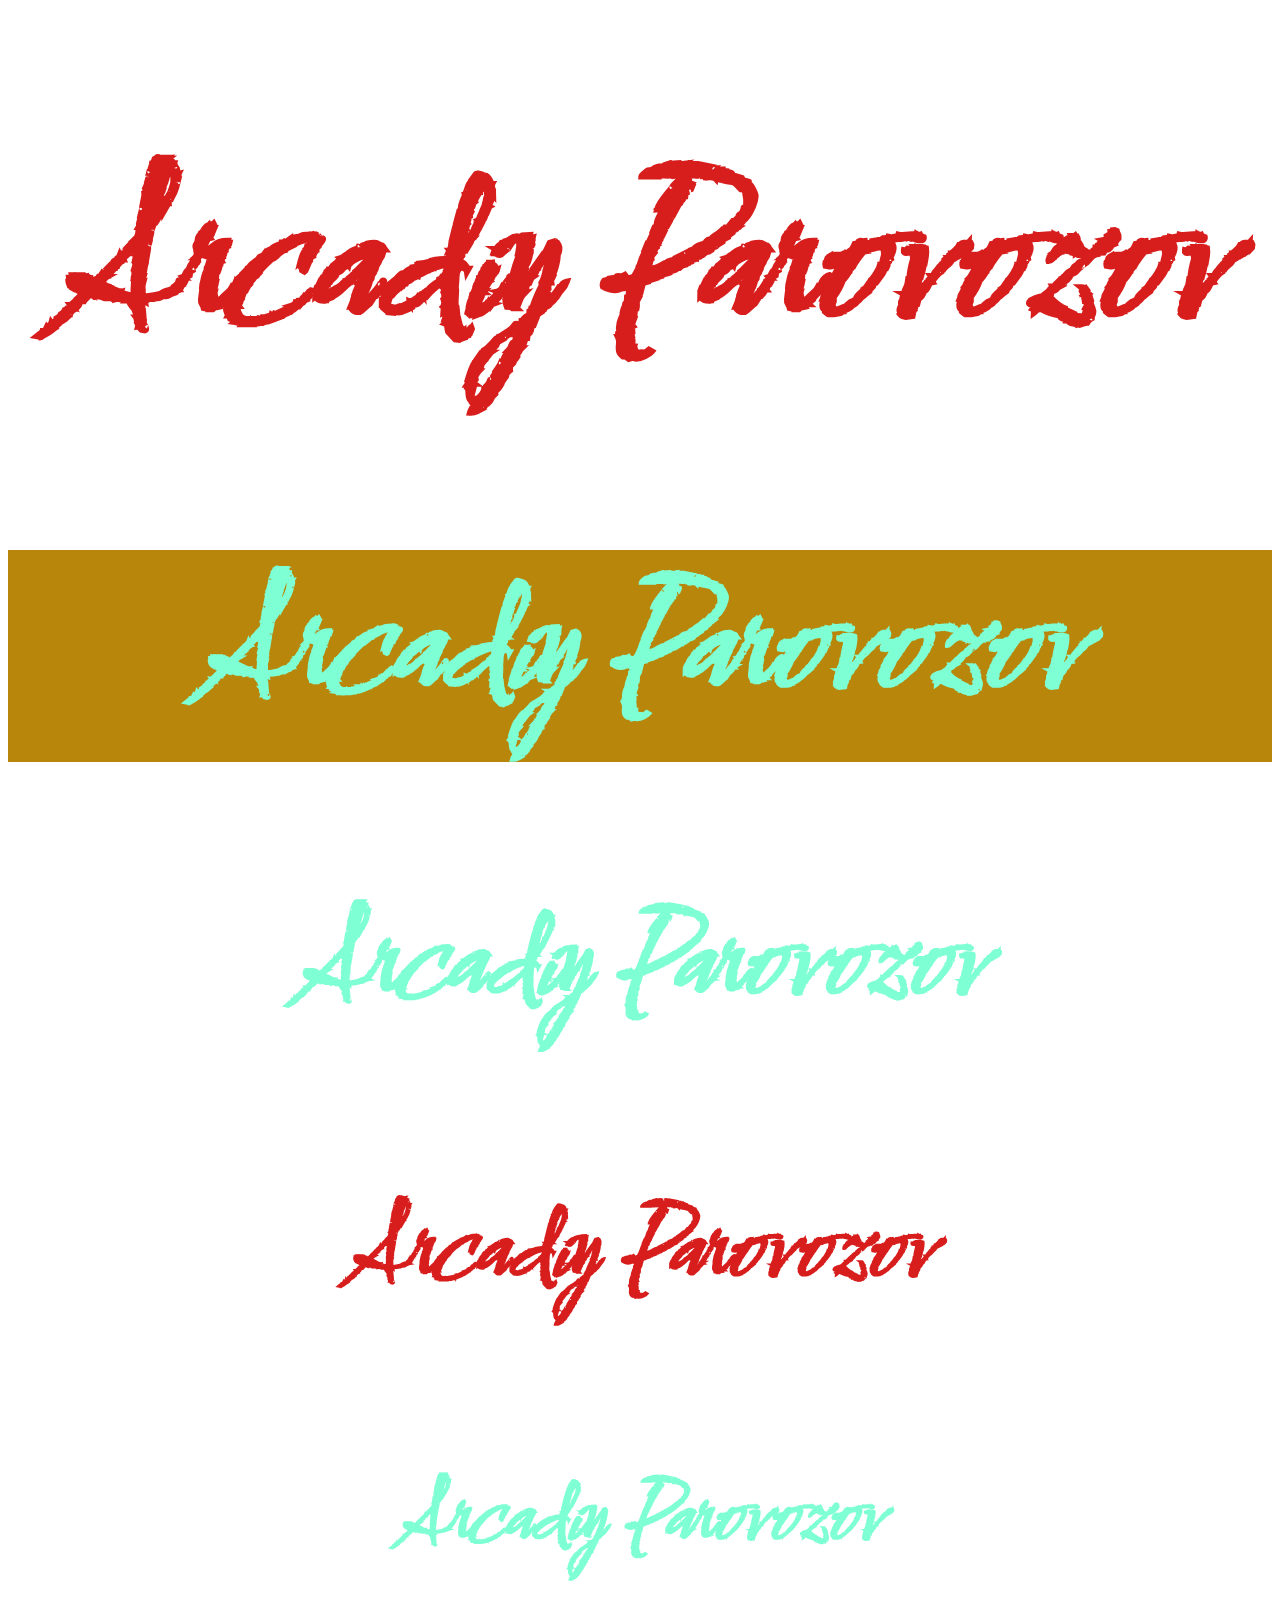
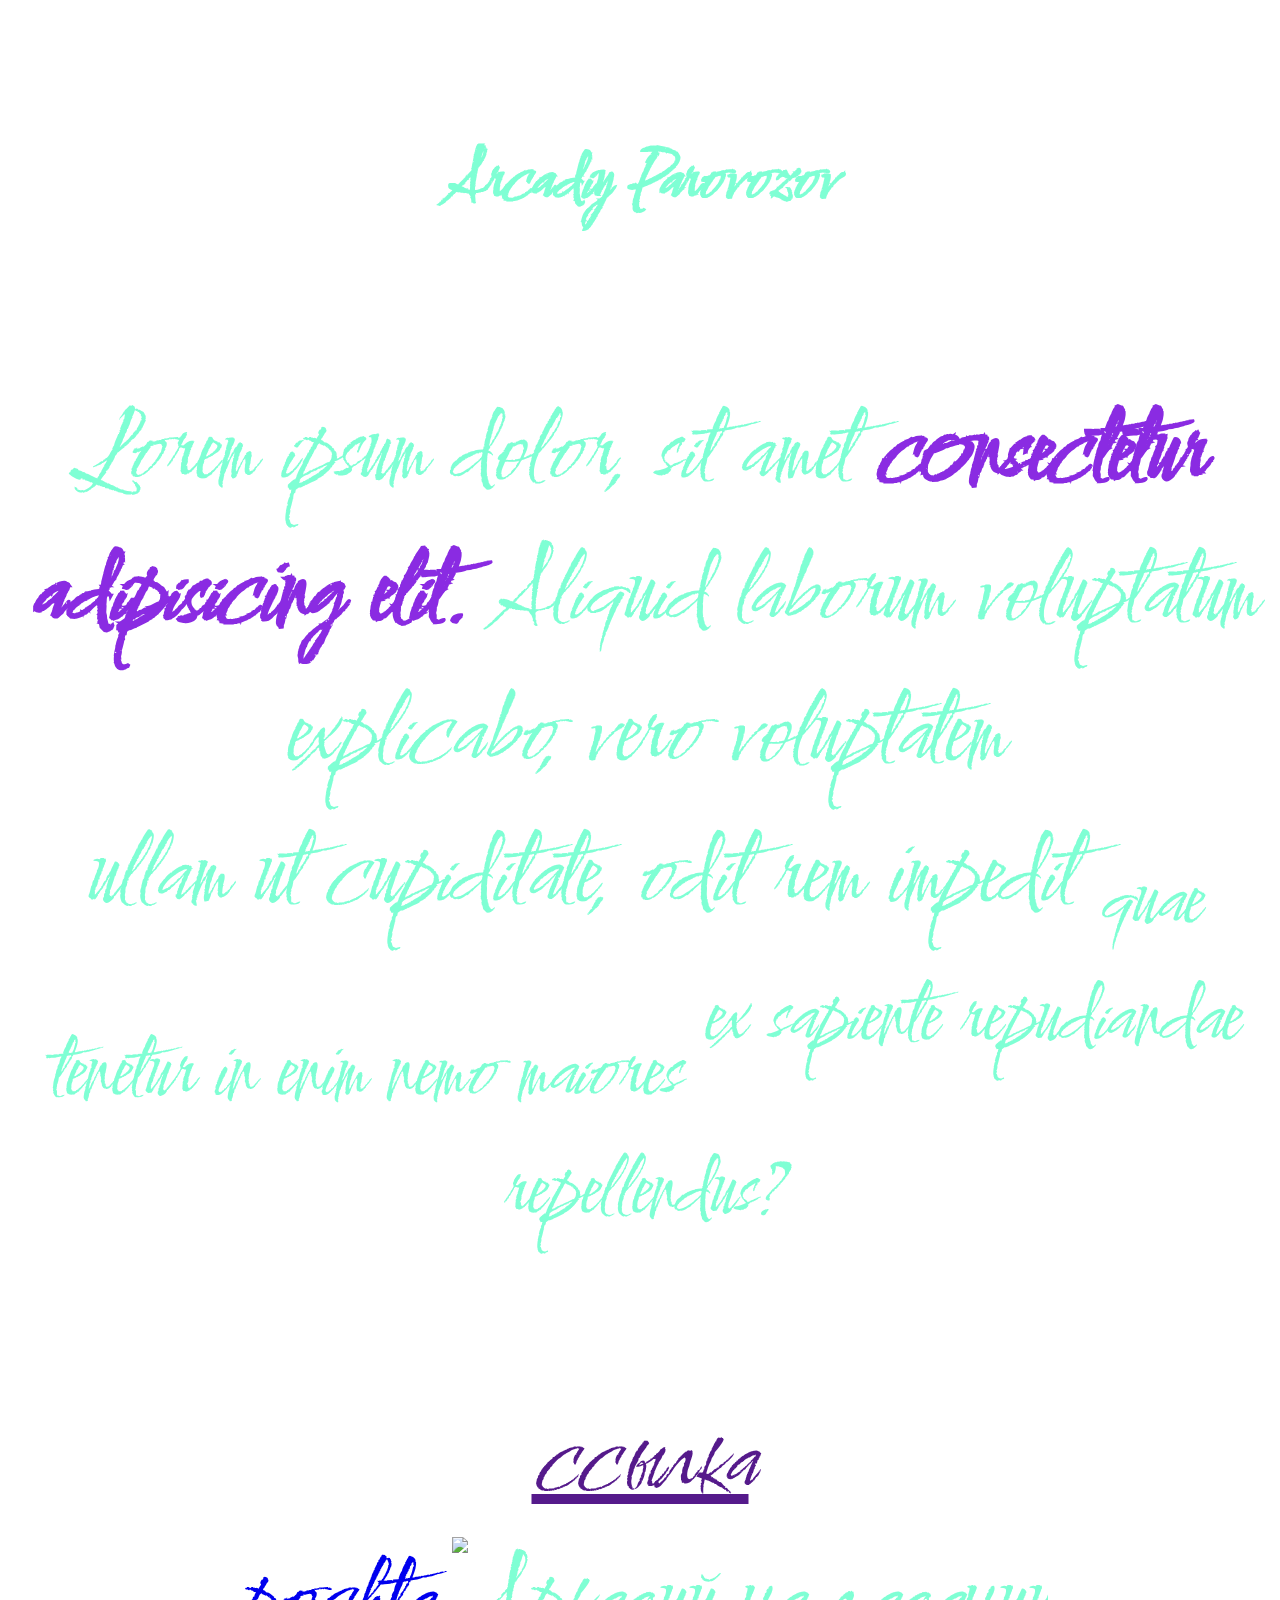
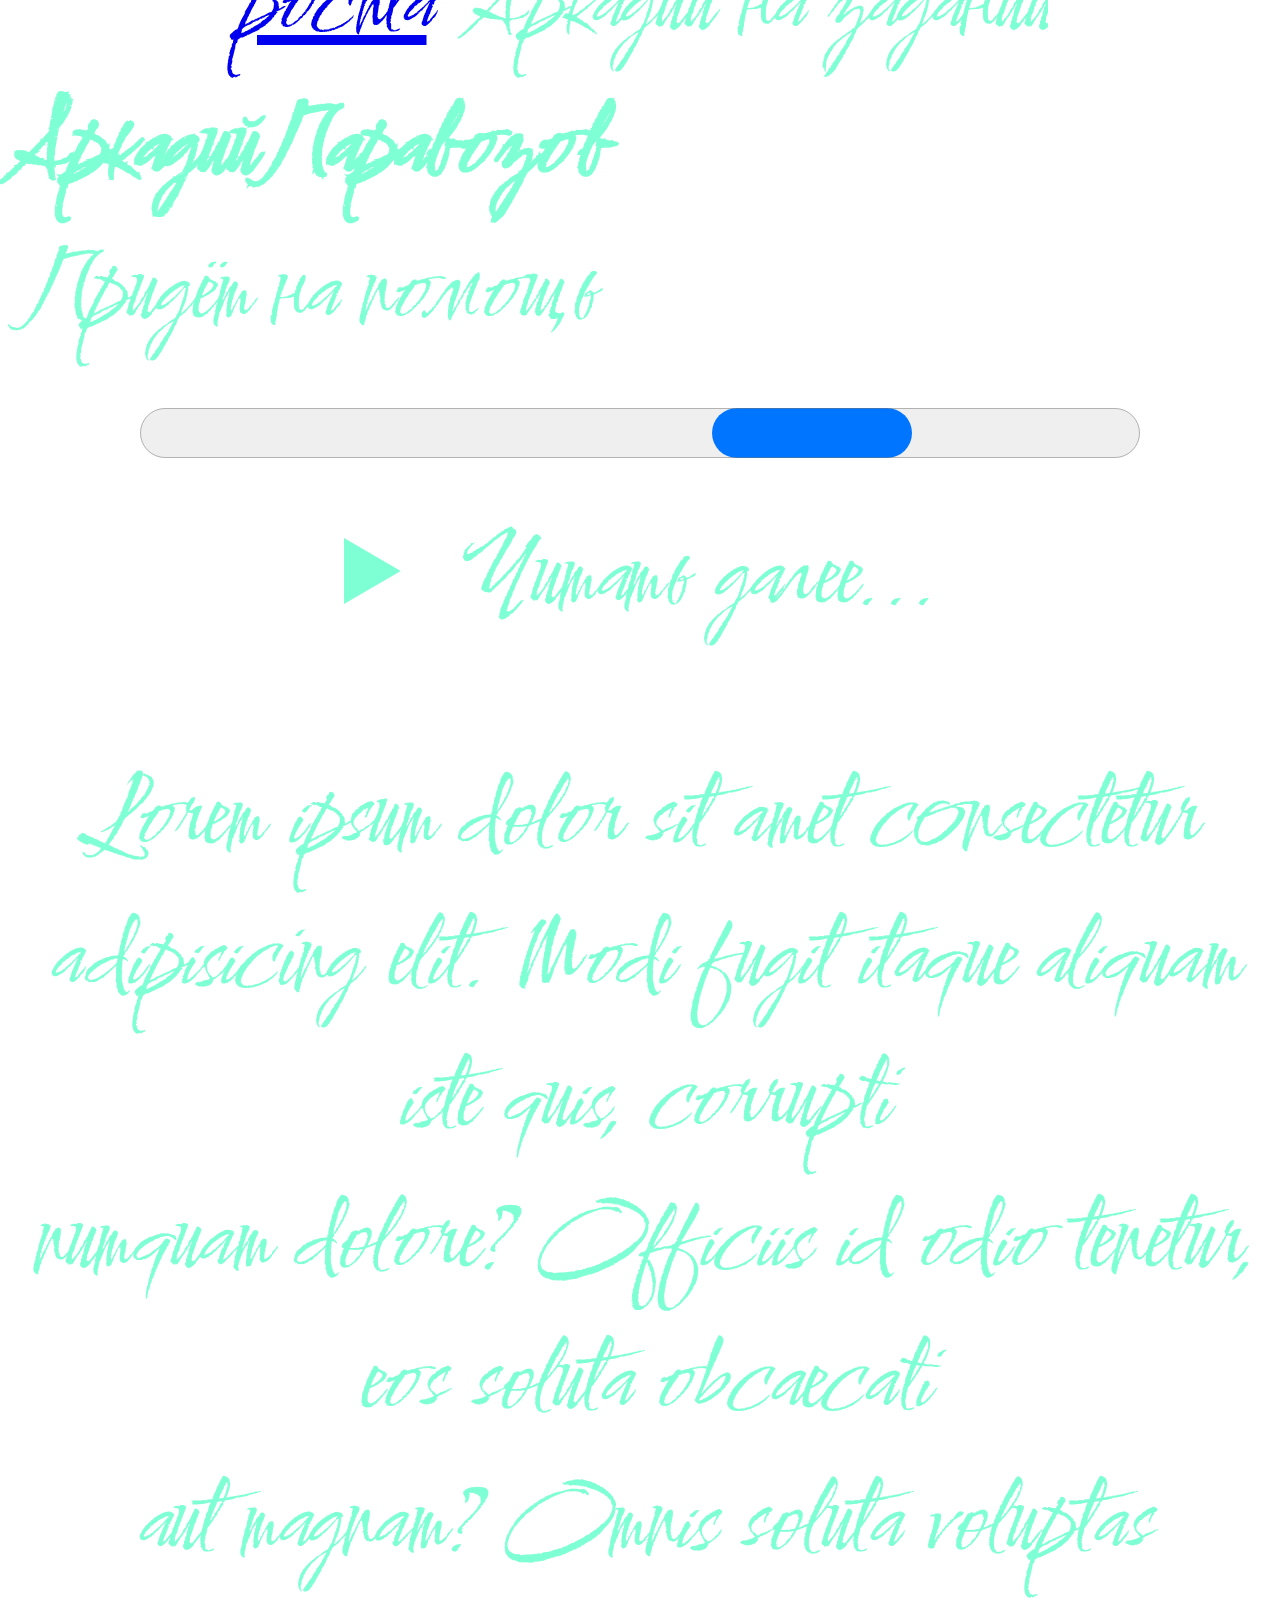
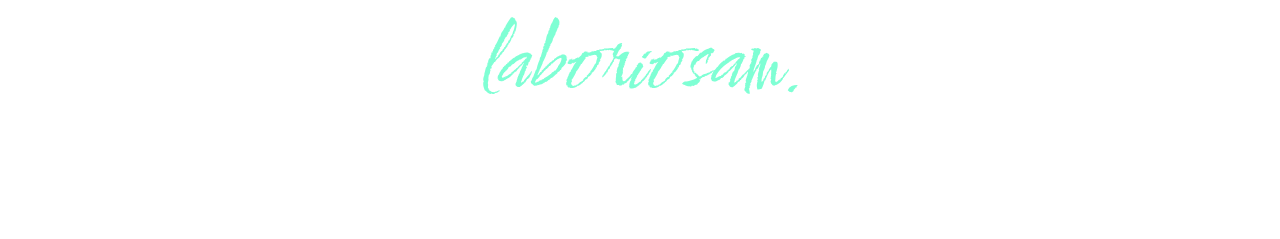
==== index.html @ dbdbd280 "крутое сохранение" ====
<!DOCTYPE html>
<html lang="en">
<head>
    <meta charset="UTF-8">
    <meta http-equiv="X-UA-Compatible" content="IE=edge">
    <meta name="viewport" content="width=device-width, initial-scale=1.0">
    <title>сайт</title>
    <link rel="stylesheet" href="CSS\main.css">
</head>
<body>
    <div>
    <h1 title="amogus 228"; class="arcadiy" >Arcadiy Parovozov</h1>
    <h2 id= "a1">Arcadiy Parovozov</h2>
    <h3>Arcadiy Parovozov</h3>
    <h4 class="arcadiy">Arcadiy Parovozov</h4>
    <h5>Arcadiy Parovozov</h5> 
    <h6>Arcadiy Parovozov</h6>
    </div>
    <p>Lorem ipsum dolor, sit amet <b> <i> consectetur adipisicing</i> elit.</b> Aliquid laborum voluptatum explicabo, vero voluptatem <br>
     ullam ut cupiditate, odit rem impedit <sub> quae tenetur in enim nemo maiores </sub><sup>ex sapiente repudiandae repellendus?</sup></p>
     <a href="" target="_blank">ссылка</a>
     <br>
     <a href="mailto:vodolazko2000@mail.ru">pochta</a>
     <img width="1000" alt="Аркадий на задании" src="https://userpic.fishki.net/2015/04/09/459713/872d9be5046ef5eb505b4b62fd74c7c6.jpg">
     <table>
        <Thead><tr>
            <th>Аркадий</th>
            <th>Паравозов</th>
        </tr></Thead>
        <Tbody>
        <Tr>
        <td>Придёт</td>
        <Td>на помощь</Td>
        </Tr>
        </Tbody>
        <tfoot></tfoot>
    </table>
    <progress></progress>
    <details>
        <summary>Читать далее...</summary>
        <div>
        <p>Lorem ipsum dolor sit amet consectetur adipisicing elit. Ad cupiditate quos architecto nisi totam debitis, dolor a ab similique consequatur ipsum reiciendis pariatur fuga temporibus inventore commodi nostrum est eum.</p>
        </div>
        <summary>fe</summary>
        <P> Lorem, ipsum dolor sit amet consectetur adipisicing elit. Magnam assumenda mollitia quos similique incidunt eos officiis vel alias? Quod dolorem provident ullam ipsum nemo! Optio dignissimos voluptatem iusto vero quaerat?</P>
    </details>
            <p> Lorem ipsum dolor sit amet consectetur <br>
                 adipisicing elit. Modi fugit itaque aliquam iste quis, corrupti <br>
                  numquam dolore? Officiis id odio tenetur, eos soluta obcaecati <br> aut magnam? Omnis soluta voluptas laboriosam.</p>
</body>
</html>
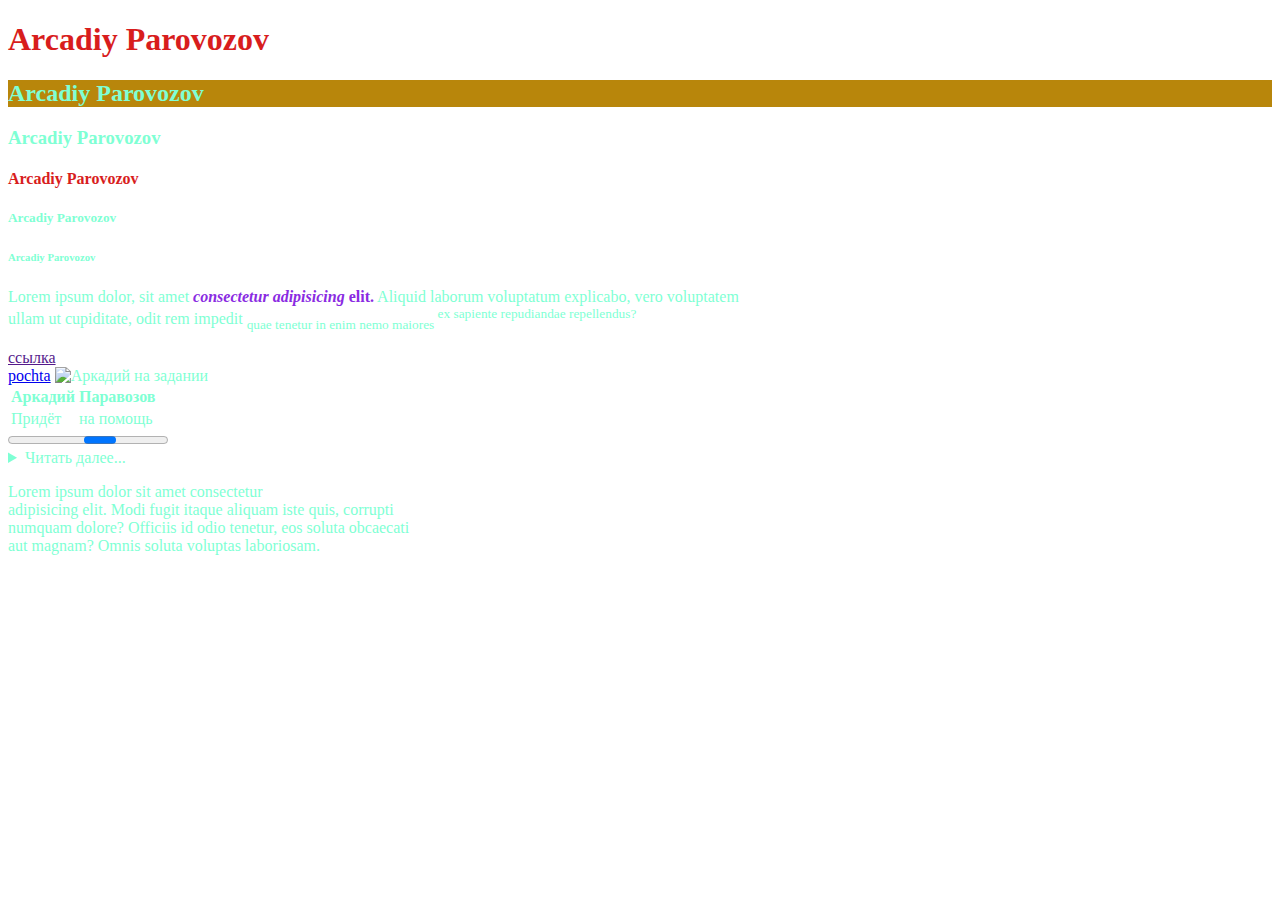
==== commit 495d3d29: "aaa" ====
--- a/index.html
+++ b/index.html
@@ -46,6 +46,7 @@
     </details>
             <p> Lorem ipsum dolor sit amet consectetur <br>
                  adipisicing elit. Modi fugit itaque aliquam iste quis, corrupti <br>
-                  numquam dolore? Officiis id odio tenetur, eos soluta obcaecati <br> aut magnam? Omnis soluta voluptas laboriosam.</p>
+                  numquam dolore? Officiis id odio tenetur, eos soluta obcaecati <br>
+                   aut magnam? Omnis soluta voluptas laboriosam.</p>
 </body>
 </html>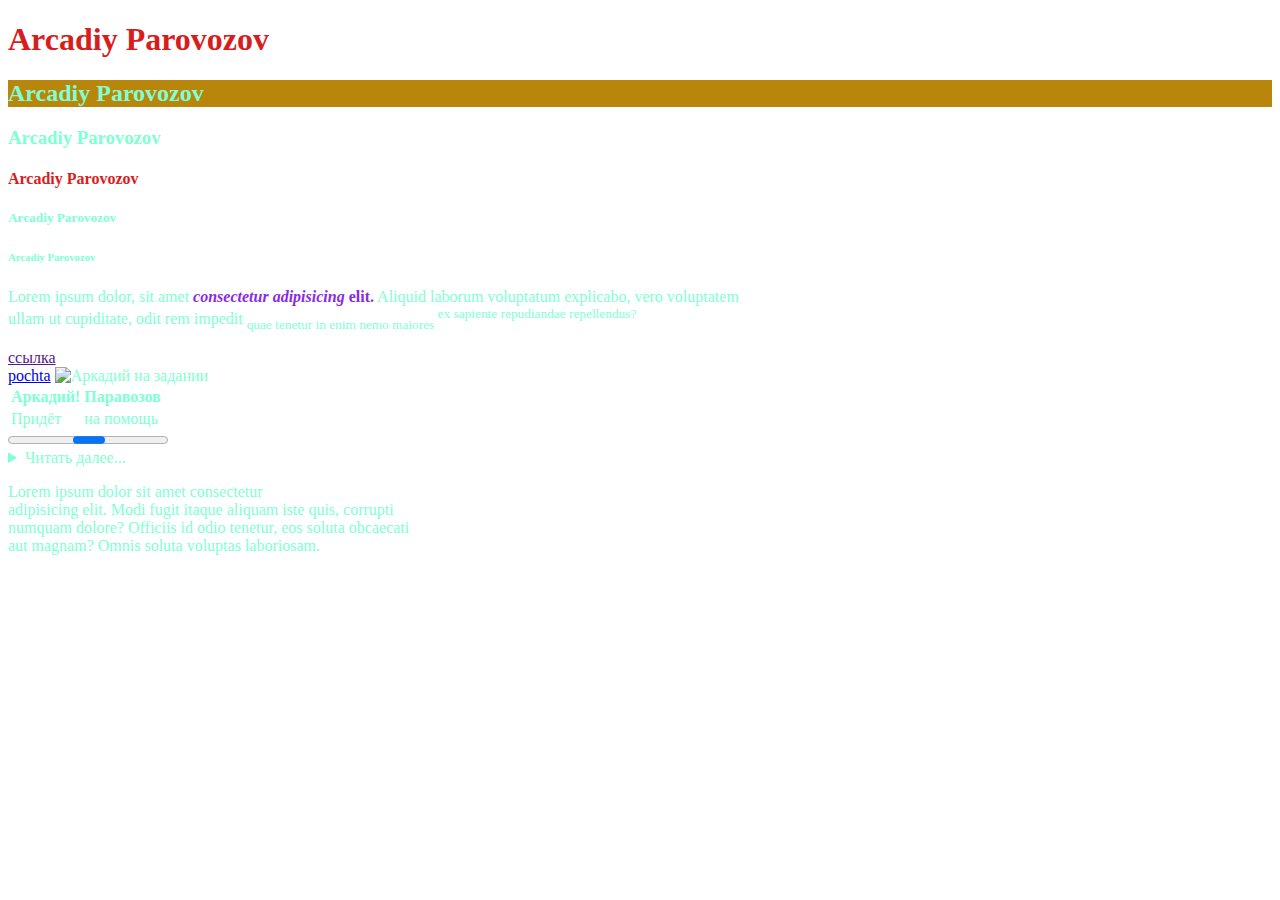
==== commit b776a2e6: "MPEI" ====
--- a/index.html
+++ b/index.html
@@ -24,7 +24,7 @@
      <img width="1000" alt="Аркадий на задании" src="https://userpic.fishki.net/2015/04/09/459713/872d9be5046ef5eb505b4b62fd74c7c6.jpg">
      <table>
         <Thead><tr>
-            <th>Аркадий</th>
+            <th>Аркадий!</th>
             <th>Паравозов</th>
         </tr></Thead>
         <Tbody>
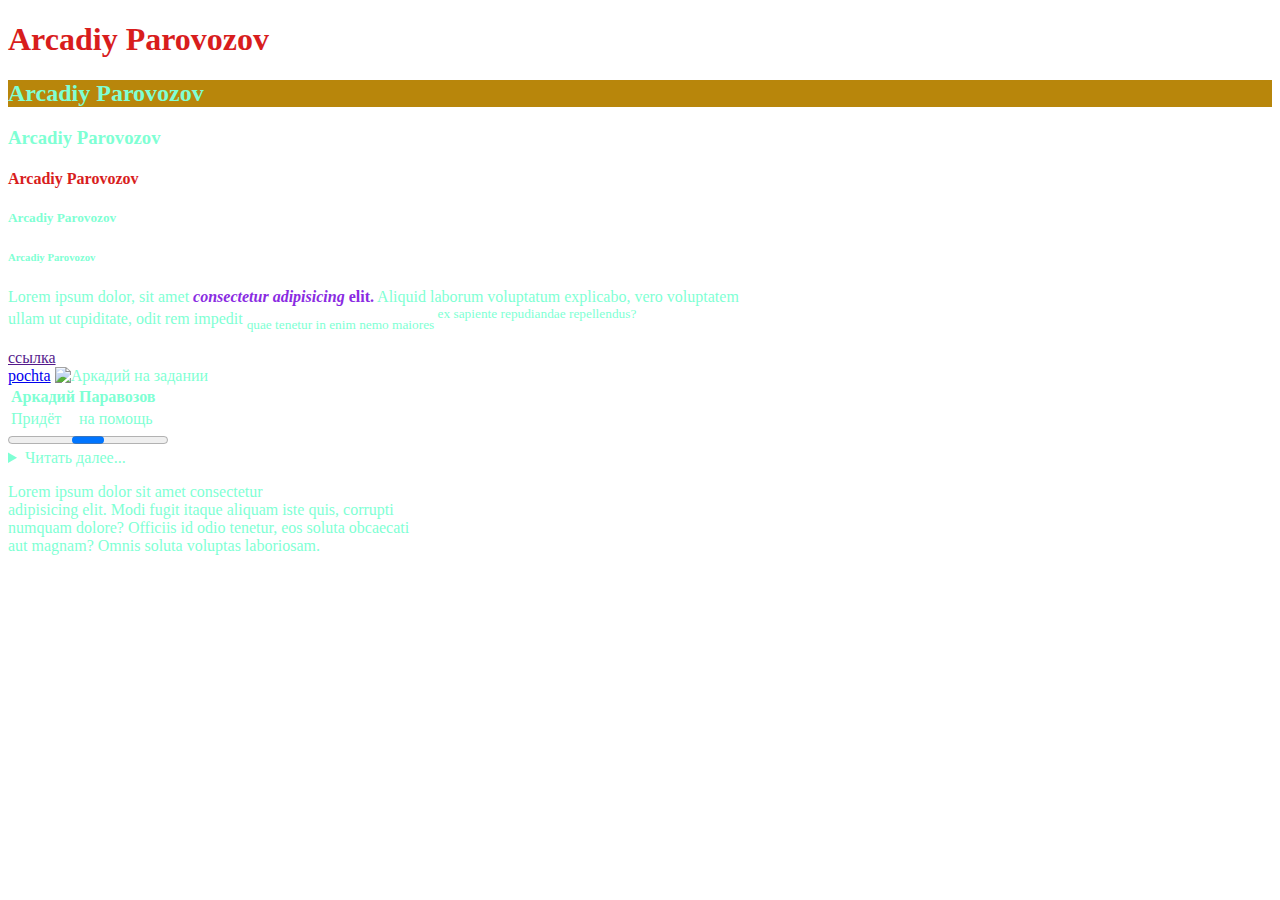
==== commit 3422da40: "123123" ====
--- a/index.html
+++ b/index.html
@@ -24,7 +24,7 @@
      <img width="1000" alt="Аркадий на задании" src="https://userpic.fishki.net/2015/04/09/459713/872d9be5046ef5eb505b4b62fd74c7c6.jpg">
      <table>
         <Thead><tr>
-            <th>Аркадий!</th>
+            <th>Аркадий</th>
             <th>Паравозов</th>
         </tr></Thead>
         <Tbody>
